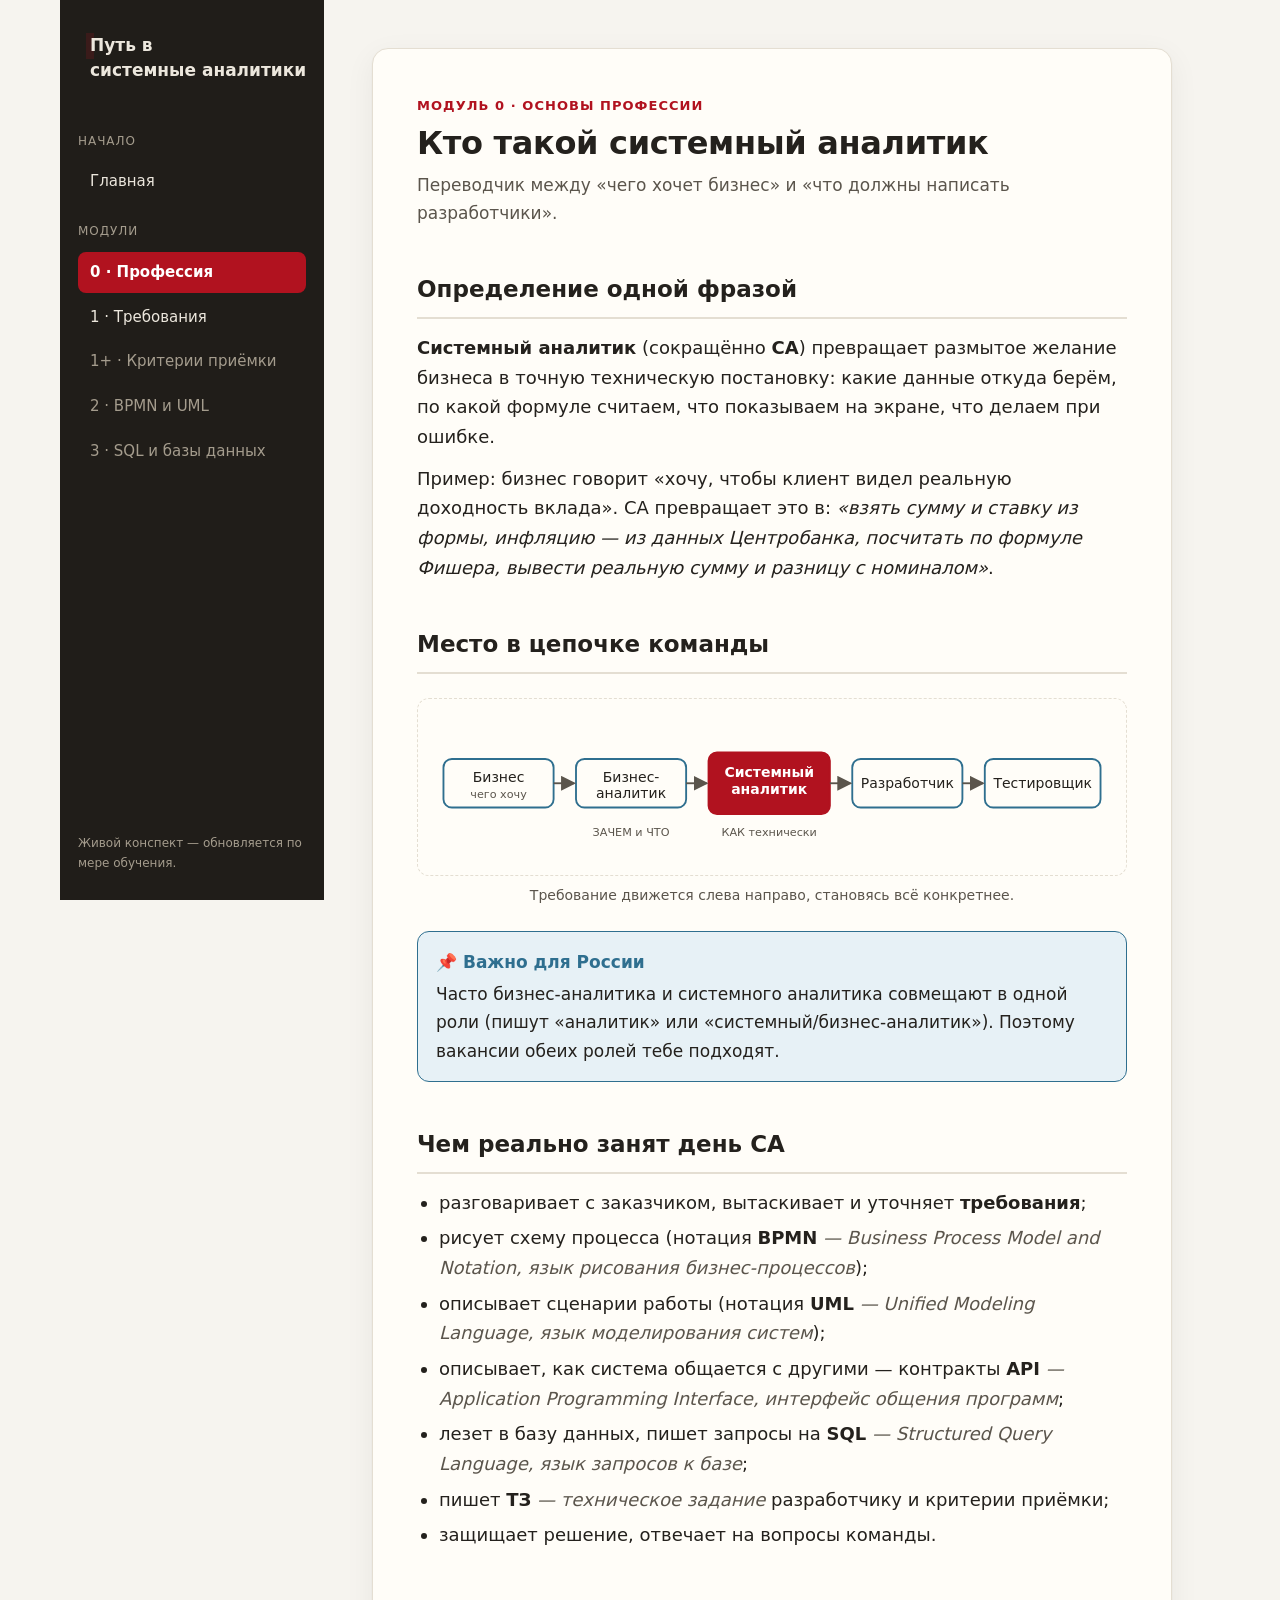
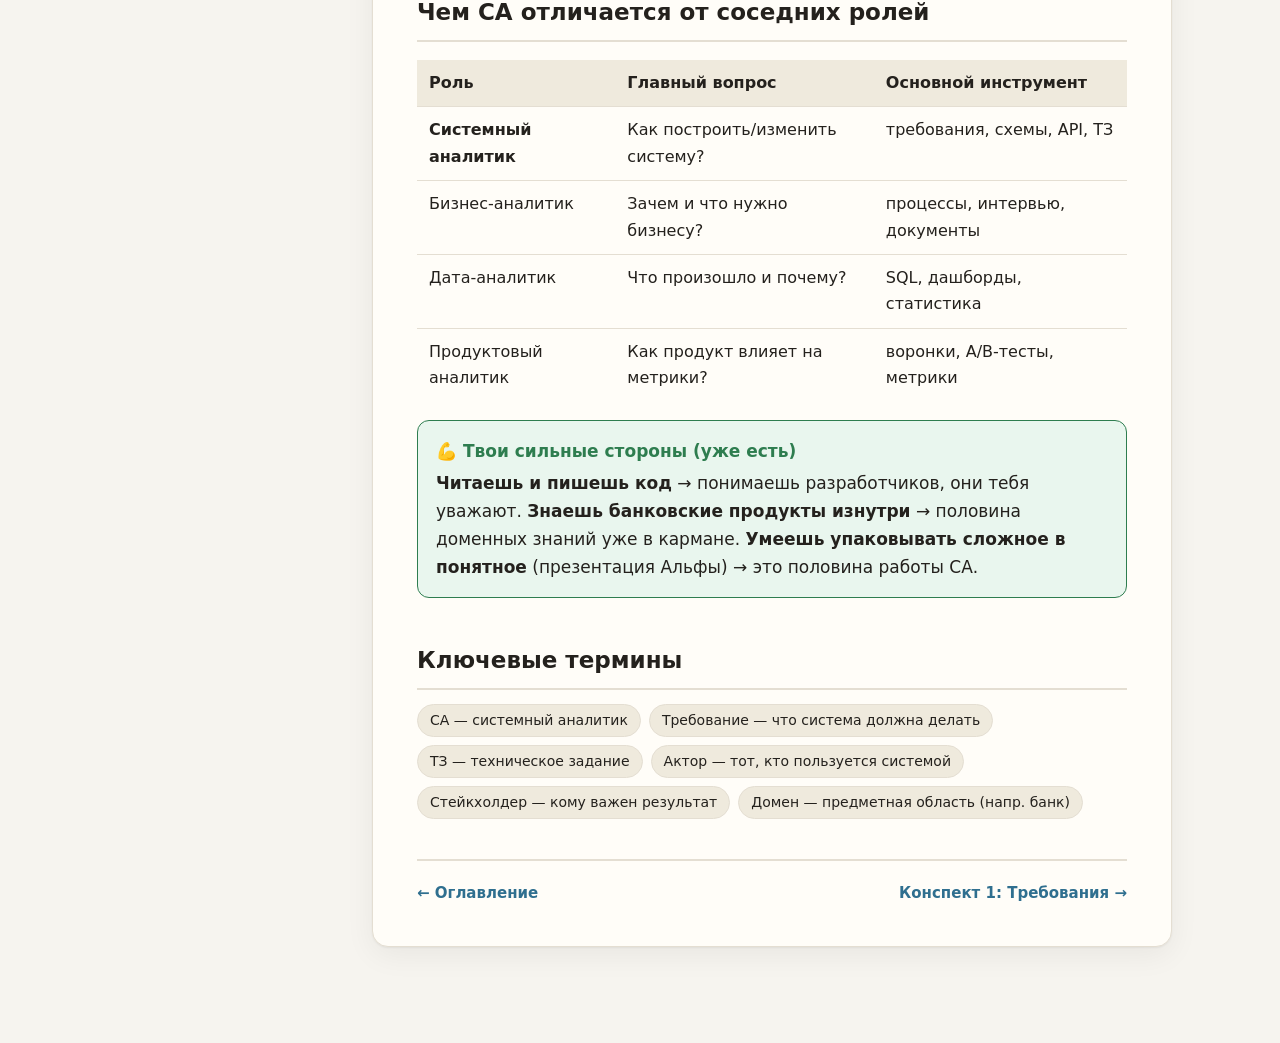
==== 00-professiya-sistemnyy-analitik.html @ 34e4a4e2 "Конспекты: модули 0-1 (профессия, требования)" ====
<!DOCTYPE html>
<html lang="ru">
<head>
<meta charset="UTF-8">
<meta name="viewport" content="width=device-width, initial-scale=1">
<title>Конспект 0 — Кто такой системный аналитик</title>
<link rel="stylesheet" href="styles.css">
</head>
<body>
<div class="layout">
  <aside class="sidebar">
    <a class="brand" href="index.html">
      <span class="brand-dot"></span>
      <span class="brand-name">Путь в системные&nbsp;аналитики</span>
    </a>
    <div class="nav-group">Начало</div>
    <a href="index.html">Главная</a>
    <div class="nav-group">Модули</div>
    <a href="00-professiya-sistemnyy-analitik.html" class="active">0 · Профессия</a>
    <a href="01-trebovaniya.html">1 · Требования</a>
    <span class="nav-todo">1+ · Критерии приёмки</span>
    <span class="nav-todo">2 · BPMN и UML</span>
    <span class="nav-todo">3 · SQL и базы данных</span>
    <div class="side-foot">Живой конспект — обновляется по мере обучения.</div>
  </aside>
  <main class="content">
<article class="paper">

  <span class="kicker">Модуль 0 · Основы профессии</span>
  <h1>Кто такой системный аналитик</h1>
  <p class="subtitle">Переводчик между «чего хочет бизнес» и «что должны написать разработчики».</p>

  <h2>Определение одной фразой</h2>
  <p>
    <strong>Системный аналитик</strong> (сокращённо <strong>СА</strong>) превращает размытое
    желание бизнеса в точную техническую постановку: какие данные откуда берём, по какой
    формуле считаем, что показываем на экране, что делаем при ошибке.
  </p>
  <p>
    Пример: бизнес говорит «хочу, чтобы клиент видел реальную доходность вклада». СА
    превращает это в: <em>«взять сумму и ставку из формы, инфляцию — из данных Центробанка,
    посчитать по формуле Фишера, вывести реальную сумму и разницу с номиналом»</em>.
  </p>

  <h2>Место в цепочке команды</h2>

  <figure>
    <div class="diagram">
      <svg viewBox="0 0 720 150" role="img" aria-label="Цепочка: Бизнес, Бизнес-аналитик, Системный аналитик, Разработчик, Тестировщик">
        <defs>
          <marker id="ah" markerWidth="9" markerHeight="9" refX="7" refY="4" orient="auto">
            <path class="svg-arrow-head" d="M0,0 L8,4 L0,8 Z"/>
          </marker>
        </defs>
        <!-- boxes -->
        <g>
          <rect class="svg-box" x="8"   y="45" width="118" height="52" rx="9"/>
          <text class="svg-label" x="67"  y="70" text-anchor="middle">Бизнес</text>
          <text class="svg-sub"   x="67"  y="87" text-anchor="middle">чего хочу</text>

          <rect class="svg-box" x="150" y="45" width="118" height="52" rx="9"/>
          <text class="svg-label" x="209" y="70" text-anchor="middle">Бизнес-</text>
          <text class="svg-label" x="209" y="87" text-anchor="middle">аналитик</text>

          <rect class="svg-box-hl" x="292" y="38" width="130" height="66" rx="9"/>
          <text class="svg-label-hl" x="357" y="64" text-anchor="middle">Системный</text>
          <text class="svg-label-hl" x="357" y="82" text-anchor="middle">аналитик</text>

          <rect class="svg-box" x="446" y="45" width="118" height="52" rx="9"/>
          <text class="svg-label" x="505" y="76" text-anchor="middle">Разработчик</text>

          <rect class="svg-box" x="588" y="45" width="124" height="52" rx="9"/>
          <text class="svg-label" x="650" y="76" text-anchor="middle">Тестировщик</text>
        </g>
        <!-- arrows -->
        <g>
          <line class="svg-arrow" x1="126" y1="71" x2="148" y2="71" marker-end="url(#ah)"/>
          <line class="svg-arrow" x1="268" y1="71" x2="290" y2="71" marker-end="url(#ah)"/>
          <line class="svg-arrow" x1="422" y1="71" x2="444" y2="71" marker-end="url(#ah)"/>
          <line class="svg-arrow" x1="564" y1="71" x2="586" y2="71" marker-end="url(#ah)"/>
        </g>
        <!-- labels under -->
        <text class="svg-sub" x="209" y="128" text-anchor="middle">ЗАЧЕМ и ЧТО</text>
        <text class="svg-sub" x="357" y="128" text-anchor="middle">КАК технически</text>
      </svg>
    </div>
    <figcaption>Требование движется слева направо, становясь всё конкретнее.</figcaption>
  </figure>

  <div class="box note">
    <span class="box-title">📌 Важно для России</span>
    Часто бизнес-аналитика и системного аналитика совмещают в одной роли (пишут
    «аналитик» или «системный/бизнес-аналитик»). Поэтому вакансии обеих ролей тебе подходят.
  </div>

  <h2>Чем реально занят день СА</h2>
  <ul>
    <li>разговаривает с заказчиком, вытаскивает и уточняет <strong>требования</strong>;</li>
    <li>рисует схему процесса (нотация <strong>BPMN</strong> <span class="tr">— Business Process Model and Notation, язык рисования бизнес-процессов</span>);</li>
    <li>описывает сценарии работы (нотация <strong>UML</strong> <span class="tr">— Unified Modeling Language, язык моделирования систем</span>);</li>
    <li>описывает, как система общается с другими — контракты <strong>API</strong> <span class="tr">— Application Programming Interface, интерфейс общения программ</span>;</li>
    <li>лезет в базу данных, пишет запросы на <strong>SQL</strong> <span class="tr">— Structured Query Language, язык запросов к базе</span>;</li>
    <li>пишет <strong>ТЗ</strong> <span class="tr">— техническое задание</span> разработчику и критерии приёмки;</li>
    <li>защищает решение, отвечает на вопросы команды.</li>
  </ul>

  <h2>Чем СА отличается от соседних ролей</h2>
  <div class="table-wrap">
  <table>
    <tr><th>Роль</th><th>Главный вопрос</th><th>Основной инструмент</th></tr>
    <tr><td><strong>Системный аналитик</strong></td><td>Как построить/изменить систему?</td><td>требования, схемы, API, ТЗ</td></tr>
    <tr><td>Бизнес-аналитик</td><td>Зачем и что нужно бизнесу?</td><td>процессы, интервью, документы</td></tr>
    <tr><td>Дата-аналитик</td><td>Что произошло и почему?</td><td>SQL, дашборды, статистика</td></tr>
    <tr><td>Продуктовый аналитик</td><td>Как продукт влияет на метрики?</td><td>воронки, A/B-тесты, метрики</td></tr>
  </table>
  </div>

  <div class="box good">
    <span class="box-title">💪 Твои сильные стороны (уже есть)</span>
    <strong>Читаешь и пишешь код</strong> → понимаешь разработчиков, они тебя уважают.
    <strong>Знаешь банковские продукты изнутри</strong> → половина доменных знаний уже в кармане.
    <strong>Умеешь упаковывать сложное в понятное</strong> (презентация Альфы) → это половина работы СА.
  </div>

  <h2>Ключевые термины</h2>
  <div class="chips">
    <span class="chip">СА — системный аналитик</span>
    <span class="chip">Требование — что система должна делать</span>
    <span class="chip">ТЗ — техническое задание</span>
    <span class="chip">Актор — тот, кто пользуется системой</span>
    <span class="chip">Стейкхолдер — кому важен результат</span>
    <span class="chip">Домен — предметная область (напр. банк)</span>
  </div>

  <div class="nav">
    <a href="index.html">← Оглавление</a>
    <a href="01-trebovaniya.html">Конспект 1: Требования →</a>
  </div>

</article>
  </main>
</div>
</body>
</html>
---- styles.css ----
/* ============================================================
   «Путь в системные аналитики» — единый справочник-конспект
   Тёплая «бумажная» светлая тема + аккуратная тёмная.
   ============================================================ */

:root {
  --bg:        #f6f4ef;
  --paper:     #fffdf8;
  --side:      #201d19;
  --side-ink:  #ece7dd;
  --side-soft: #a49c8d;
  --ink:       #24211d;
  --ink-soft:  #5b554c;
  --line:      #e4ded2;
  --accent:    #b1121f;   /* сдержанный «альфа-красный» акцент */
  --accent-2:  #2f6f8f;   /* спокойный синий для схем */
  --good:      #2e7d4f;   --good-bg: #e9f6ee;
  --bad:       #c0392b;   --bad-bg:  #fdecea;
  --rule:      #8a6d1d;   --rule-bg: #fbf3dd;
  --note:      #2f6f8f;   --note-bg: #e7f1f6;
  --chip-bg:   #efeadd;
  --shadow:    0 1px 2px rgba(0,0,0,.05), 0 8px 30px rgba(0,0,0,.06);
}

@media (prefers-color-scheme: dark) {
  :root {
    --bg:#16181c; --paper:#1e2126; --side:#101216; --side-ink:#e8e6e1; --side-soft:#8b8578;
    --ink:#e8e6e1; --ink-soft:#a7a29a; --line:#33373e; --accent:#ff6b74; --accent-2:#79b8d4;
    --good:#6cc294; --good-bg:#172a20; --bad:#ef8a80; --bad-bg:#2c1c1a;
    --rule:#e4c66a; --rule-bg:#2a2618; --note:#8fc7e0; --note-bg:#16252c; --chip-bg:#2a2e35;
    --shadow:0 1px 2px rgba(0,0,0,.3), 0 10px 30px rgba(0,0,0,.35);
  }
}

* { box-sizing: border-box; }
html { -webkit-text-size-adjust: 100%; }
body {
  margin: 0; background: var(--bg); color: var(--ink);
  font-family: "Segoe UI", system-ui, -apple-system, Roboto, sans-serif;
  font-size: 18px; line-height: 1.65;
}

/* ---------- Каркас: боковое меню + контент ---------- */
.layout { display: flex; align-items: flex-start; max-width: 1160px; margin: 0 auto; }

.sidebar {
  position: sticky; top: 0; align-self: flex-start;
  width: 264px; flex-shrink: 0; height: 100vh; overflow-y: auto;
  background: var(--side); color: var(--side-ink);
  padding: 26px 18px; display: flex; flex-direction: column; gap: 4px;
}
.brand { display: flex; align-items: center; gap: 10px; text-decoration: none; color: var(--side-ink); margin-bottom: 20px; }
.brand-dot { width: 12px; height: 12px; border-radius: 50%; background: var(--accent); flex-shrink: 0; box-shadow: 0 0 0 4px rgba(177,18,31,.18); }
.brand-name { font-weight: 800; font-size: 17px; line-height: 1.25; }
.nav-group { color: var(--side-soft); font-size: 12px; letter-spacing: .08em; text-transform: uppercase; margin: 16px 0 6px; }
.sidebar a { display: block; text-decoration: none; color: var(--side-ink); padding: 8px 12px; border-radius: 8px; font-size: 15px; }
.sidebar a:hover { background: rgba(255,255,255,.07); }
.sidebar a.active { background: var(--accent); color: #fff; font-weight: 600; }
.nav-todo { display: block; color: var(--side-soft); padding: 8px 12px; font-size: 15px; }
.side-foot { margin-top: auto; padding-top: 20px; color: var(--side-soft); font-size: 12px; }

.content { flex: 1; min-width: 0; padding: 48px 24px 96px; }
.paper {
  background: var(--paper); border: 1px solid var(--line); border-radius: 16px;
  padding: 40px 44px; box-shadow: var(--shadow); max-width: 800px; margin: 0 auto;
}

@media (max-width: 860px) {
  .layout { flex-direction: column; }
  .sidebar { position: static; width: 100%; height: auto; flex-direction: row; flex-wrap: wrap; align-items: center; gap: 6px; padding: 14px 16px; }
  .brand { margin-bottom: 0; margin-right: 12px; }
  .nav-group, .side-foot { display: none; }
  .sidebar a, .nav-todo { padding: 6px 10px; font-size: 14px; }
  .content { padding: 28px 16px 72px; }
  .paper { padding: 28px 22px; }
}

/* ---------- Шапка конспекта ---------- */
.kicker { display: inline-block; font-size: 13px; letter-spacing: .08em; text-transform: uppercase; color: var(--accent); font-weight: 700; margin-bottom: 8px; }
h1 { font-size: 32px; line-height: 1.2; margin: 0 0 8px; letter-spacing: -.01em; }
.subtitle { color: var(--ink-soft); font-size: 17px; margin: 0 0 8px; }
h2 { font-size: 23px; margin: 44px 0 14px; padding-bottom: 8px; border-bottom: 2px solid var(--line); }
h3 { font-size: 19px; margin: 28px 0 8px; }
p { margin: 12px 0; }
strong { color: var(--ink); }
a { color: var(--accent); }
ul, ol { margin: 12px 0; padding-left: 22px; }
li { margin: 6px 0; }
.tr { color: var(--ink-soft); font-style: italic; }

/* ---------- Плашки-callout ---------- */
.box { border-radius: 12px; padding: 16px 18px; margin: 18px 0; border: 1px solid var(--line); font-size: 17px; }
.box .box-title { font-weight: 700; display: block; margin-bottom: 4px; }
.box.rule { background: var(--rule-bg); border-color: var(--rule); } .box.rule .box-title { color: var(--rule); }
.box.good { background: var(--good-bg); border-color: var(--good); } .box.good .box-title { color: var(--good); }
.box.bad  { background: var(--bad-bg);  border-color: var(--bad);  } .box.bad  .box-title { color: var(--bad); }
.box.note { background: var(--note-bg); border-color: var(--note); } .box.note .box-title { color: var(--note); }

/* ---------- Таблицы ---------- */
.table-wrap { overflow-x: auto; margin: 18px 0; }
table { border-collapse: collapse; width: 100%; font-size: 16px; }
th, td { text-align: left; padding: 10px 12px; border-bottom: 1px solid var(--line); vertical-align: top; }
th { background: var(--chip-bg); font-weight: 700; }
tr:last-child td { border-bottom: none; }
.yes { color: var(--good); font-weight: 700; }
.no  { color: var(--bad);  font-weight: 700; }

/* ---------- Чипы ---------- */
.chips { display: flex; flex-wrap: wrap; gap: 8px; margin: 14px 0; }
.chip { background: var(--chip-bg); border: 1px solid var(--line); border-radius: 999px; padding: 4px 12px; font-size: 14px; }

/* ---------- Диаграммы ---------- */
figure { margin: 24px 0; }
.diagram { background: var(--paper); border: 1px dashed var(--line); border-radius: 12px; padding: 18px; overflow-x: auto; }
.diagram svg { display: block; margin: 0 auto; max-width: 100%; height: auto; }
figcaption { text-align: center; color: var(--ink-soft); font-size: 14px; margin-top: 8px; }
.svg-box { fill: var(--paper); stroke: var(--accent-2); stroke-width: 2; }
.svg-box-hl { fill: var(--accent); stroke: var(--accent); stroke-width: 2; }
.svg-label { fill: var(--ink); font-family: "Segoe UI", system-ui, sans-serif; font-size: 15px; }
.svg-label-hl { fill: #fff; font-family: "Segoe UI", system-ui, sans-serif; font-size: 15px; font-weight: 700; }
.svg-sub { fill: var(--ink-soft); font-family: "Segoe UI", system-ui, sans-serif; font-size: 12px; }
.svg-arrow { stroke: var(--ink-soft); stroke-width: 2; fill: none; }
.svg-arrow-head { fill: var(--ink-soft); }
.svg-dashed { stroke: var(--accent-2); stroke-width: 2; fill: none; stroke-dasharray: 5 4; }

/* ---------- Навигация низа ---------- */
.nav { display: flex; justify-content: space-between; gap: 12px; margin-top: 40px; padding-top: 20px; border-top: 2px solid var(--line); font-size: 15px; }
.nav a { text-decoration: none; color: var(--accent-2); font-weight: 600; }

/* ---------- Главная: карточки модулей ---------- */
.hero { background: linear-gradient(135deg, var(--accent), #7d0d16); color: #fff; border-radius: 16px; padding: 34px 36px; margin-bottom: 8px; }
.hero .kicker { color: rgba(255,255,255,.85); }
.hero h1 { color: #fff; }
.hero .subtitle { color: rgba(255,255,255,.9); }
.progress-line { height: 8px; background: rgba(255,255,255,.25); border-radius: 999px; overflow: hidden; margin-top: 18px; }
.progress-line > span { display: block; height: 100%; background: #fff; }
.toc-item { display: block; text-decoration: none; color: inherit; background: var(--paper); border: 1px solid var(--line); border-radius: 12px; padding: 18px 20px; margin: 12px 0; transition: transform .1s ease, box-shadow .1s ease; }
a.toc-item:hover { transform: translateY(-2px); box-shadow: var(--shadow); }
.toc-num { color: var(--accent); font-weight: 800; font-size: 15px; }
.toc-title { font-size: 20px; font-weight: 700; margin: 2px 0 4px; }
.toc-desc { color: var(--ink-soft); font-size: 15px; }
.toc-item.todo { opacity: .6; }
.status { font-size: 13px; padding: 2px 10px; border-radius: 999px; background: var(--chip-bg); }
.status.done { color: var(--good); }
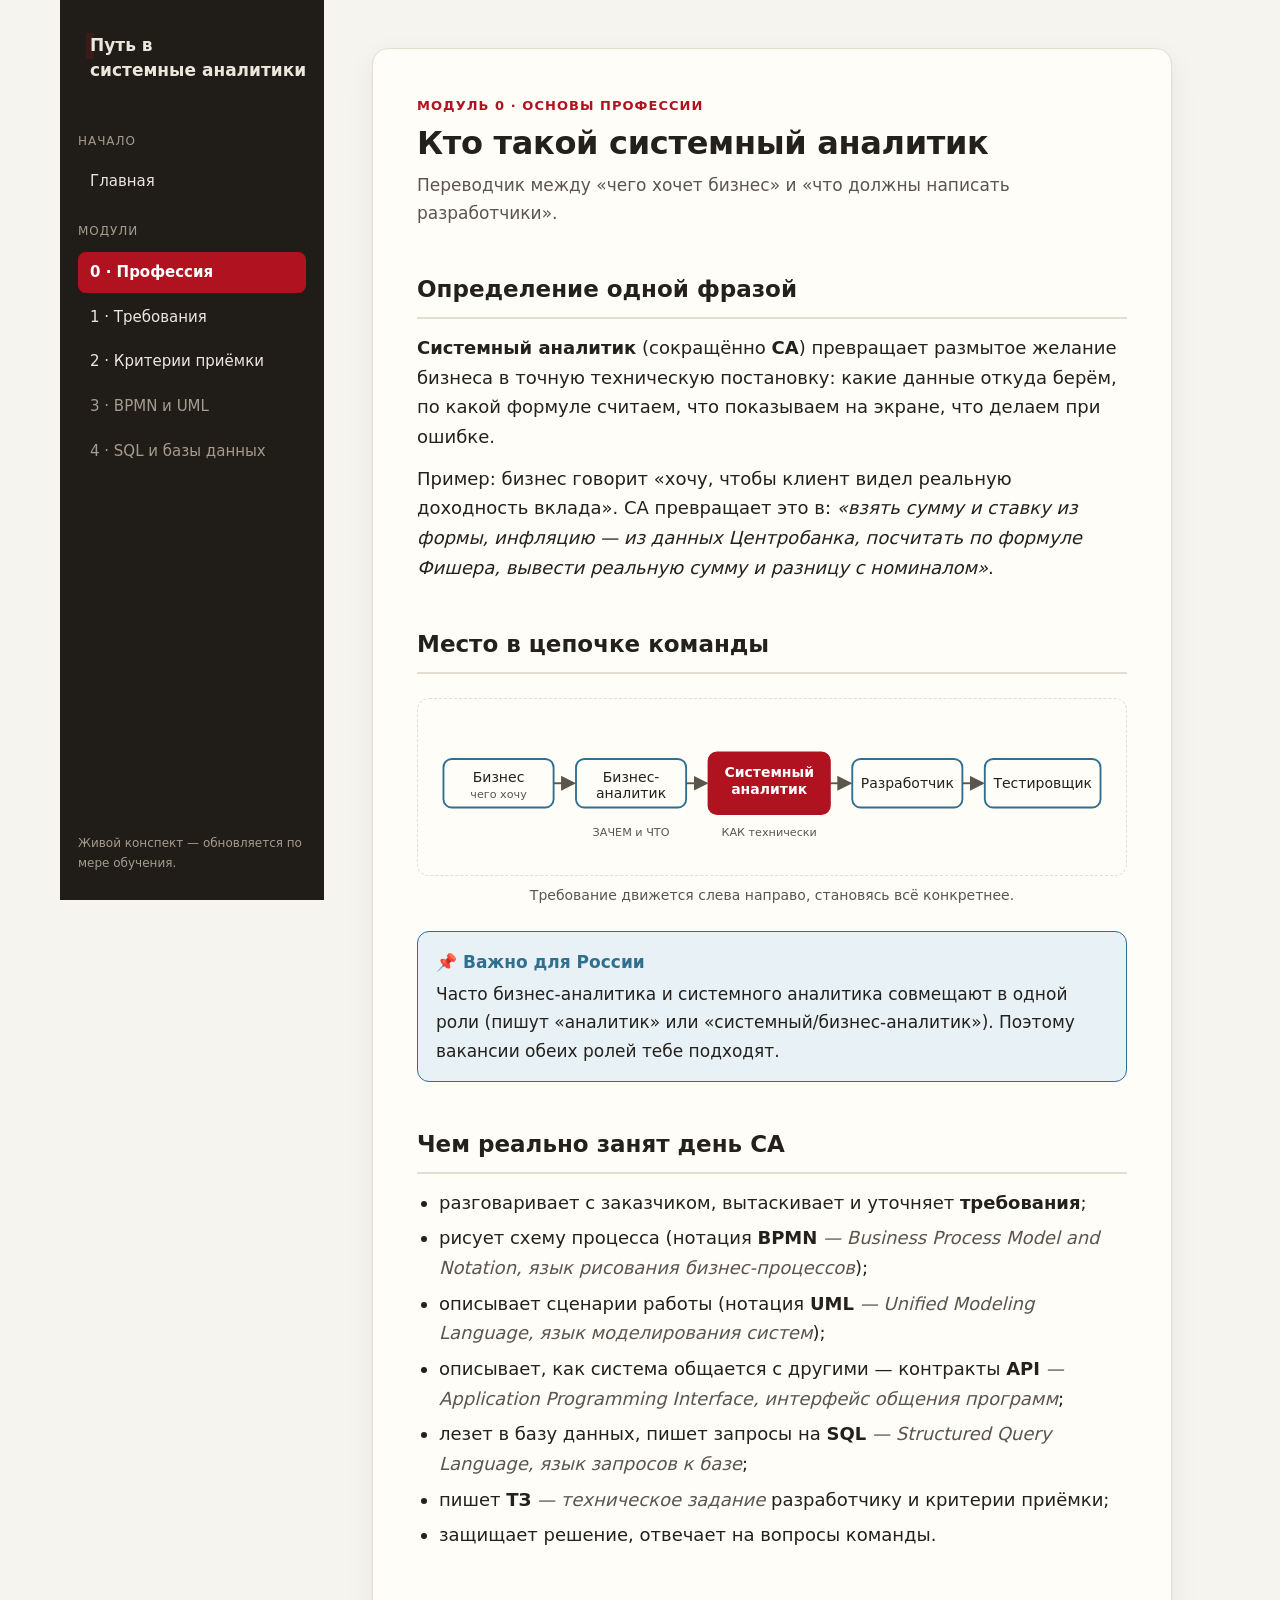
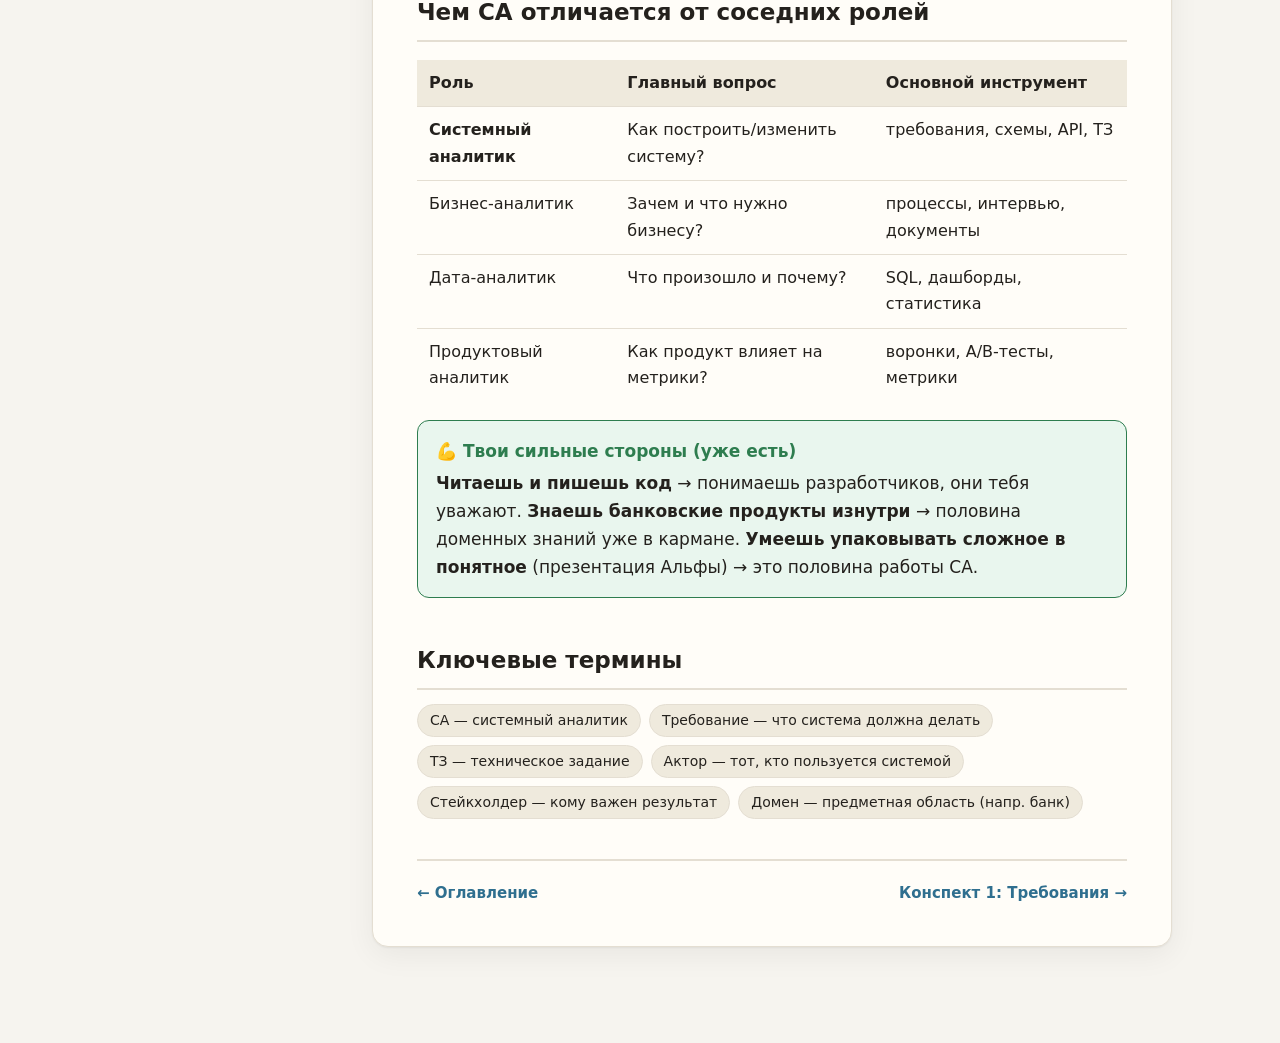
==== commit 37d82aaa: "Конспект 2: критерии приёмки (Дано/Когда/Тогда)" ====
--- a/00-professiya-sistemnyy-analitik.html
+++ b/00-professiya-sistemnyy-analitik.html
@@ -18,9 +18,9 @@
     <div class="nav-group">Модули</div>
     <a href="00-professiya-sistemnyy-analitik.html" class="active">0 · Профессия</a>
     <a href="01-trebovaniya.html">1 · Требования</a>
-    <span class="nav-todo">1+ · Критерии приёмки</span>
-    <span class="nav-todo">2 · BPMN и UML</span>
-    <span class="nav-todo">3 · SQL и базы данных</span>
+    <a href="02-kriterii-priemki.html">2 · Критерии приёмки</a>
+    <span class="nav-todo">3 · BPMN и UML</span>
+    <span class="nav-todo">4 · SQL и базы данных</span>
     <div class="side-foot">Живой конспект — обновляется по мере обучения.</div>
   </aside>
   <main class="content">
--- a/styles.css
+++ b/styles.css
@@ -123,6 +123,14 @@
 .svg-arrow-head { fill: var(--ink-soft); }
 .svg-dashed { stroke: var(--accent-2); stroke-width: 2; fill: none; stroke-dasharray: 5 4; }
 
+/* ---------- Блок сценария (Дано/Когда/Тогда) ---------- */
+.scenario {
+  background: var(--chip-bg); border: 1px solid var(--line); border-left: 4px solid var(--accent-2);
+  border-radius: 8px; padding: 14px 16px; margin: 14px 0; font-size: 16px; line-height: 1.55;
+}
+.scenario .s-name { font-weight: 700; color: var(--ink); margin-bottom: 8px; }
+.scenario b { color: var(--accent-2); display: inline-block; min-width: 62px; }
+
 /* ---------- Навигация низа ---------- */
 .nav { display: flex; justify-content: space-between; gap: 12px; margin-top: 40px; padding-top: 20px; border-top: 2px solid var(--line); font-size: 15px; }
 .nav a { text-decoration: none; color: var(--accent-2); font-weight: 600; }
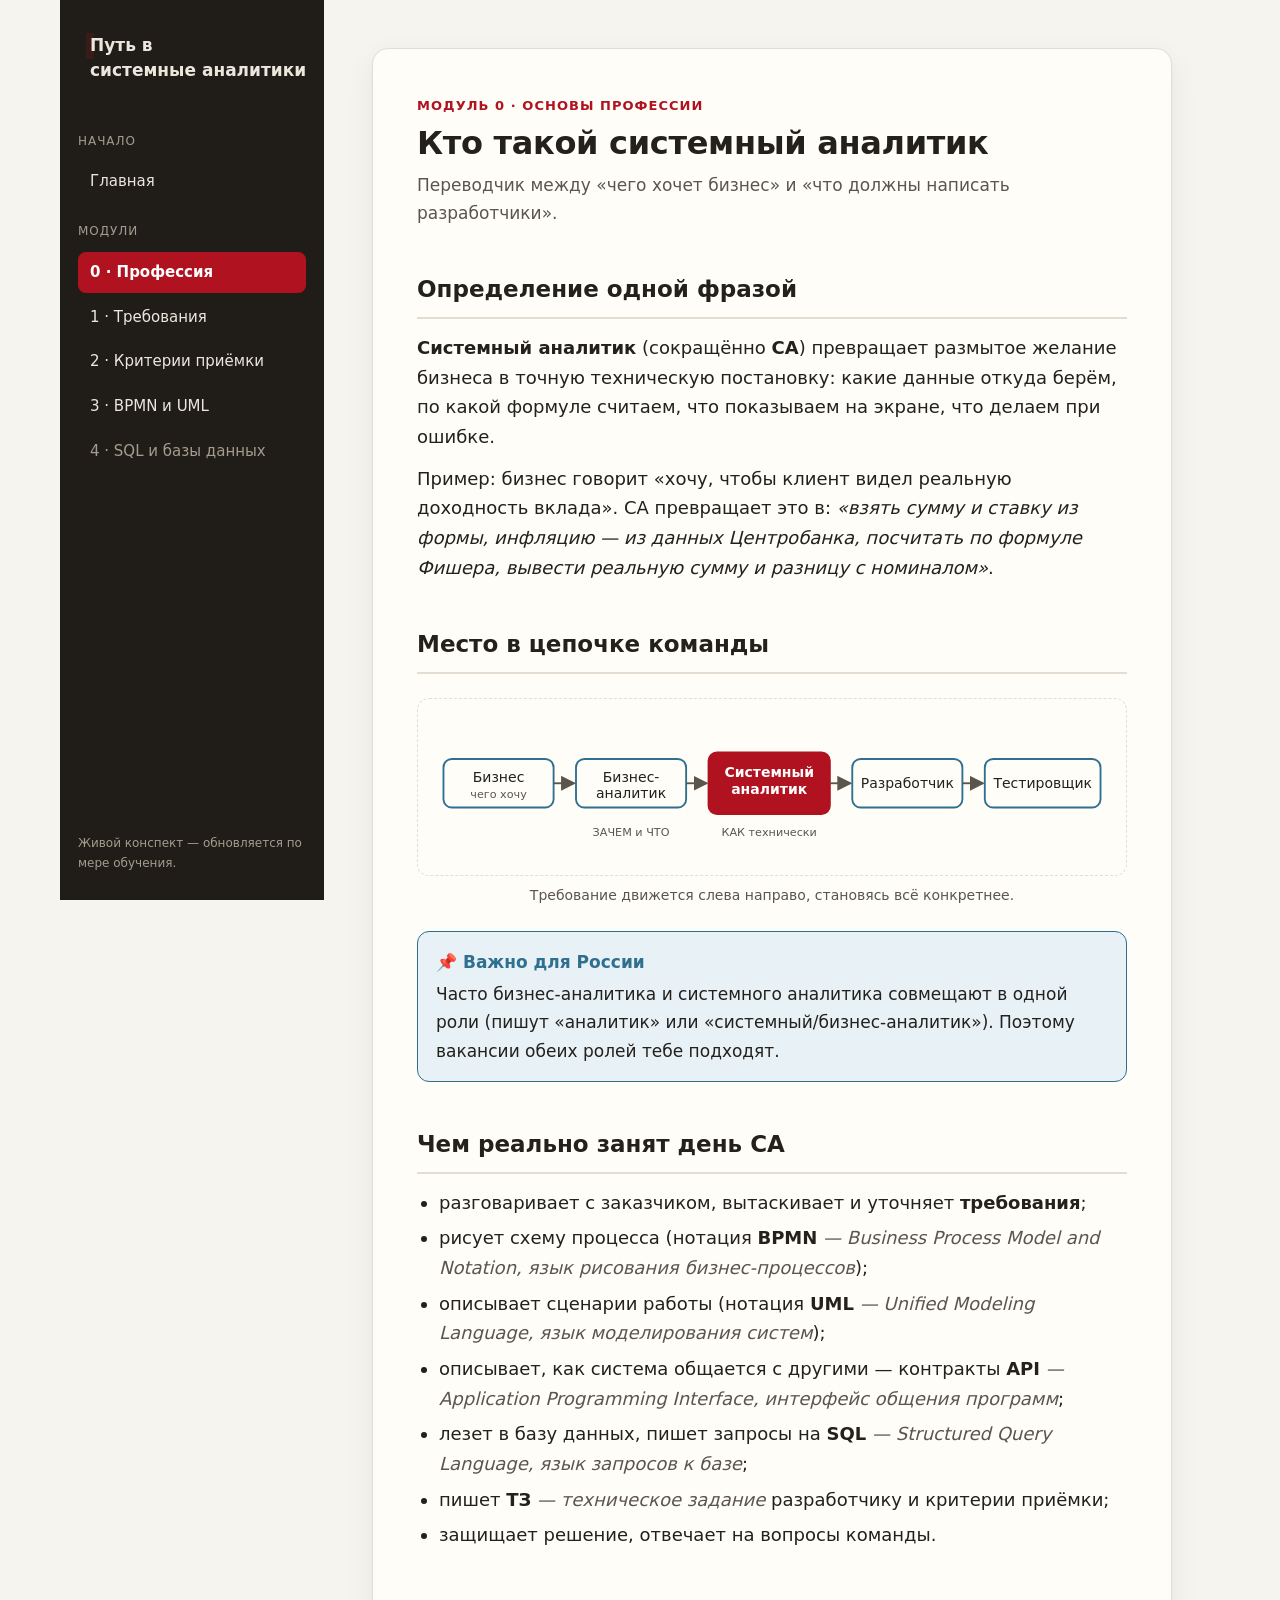
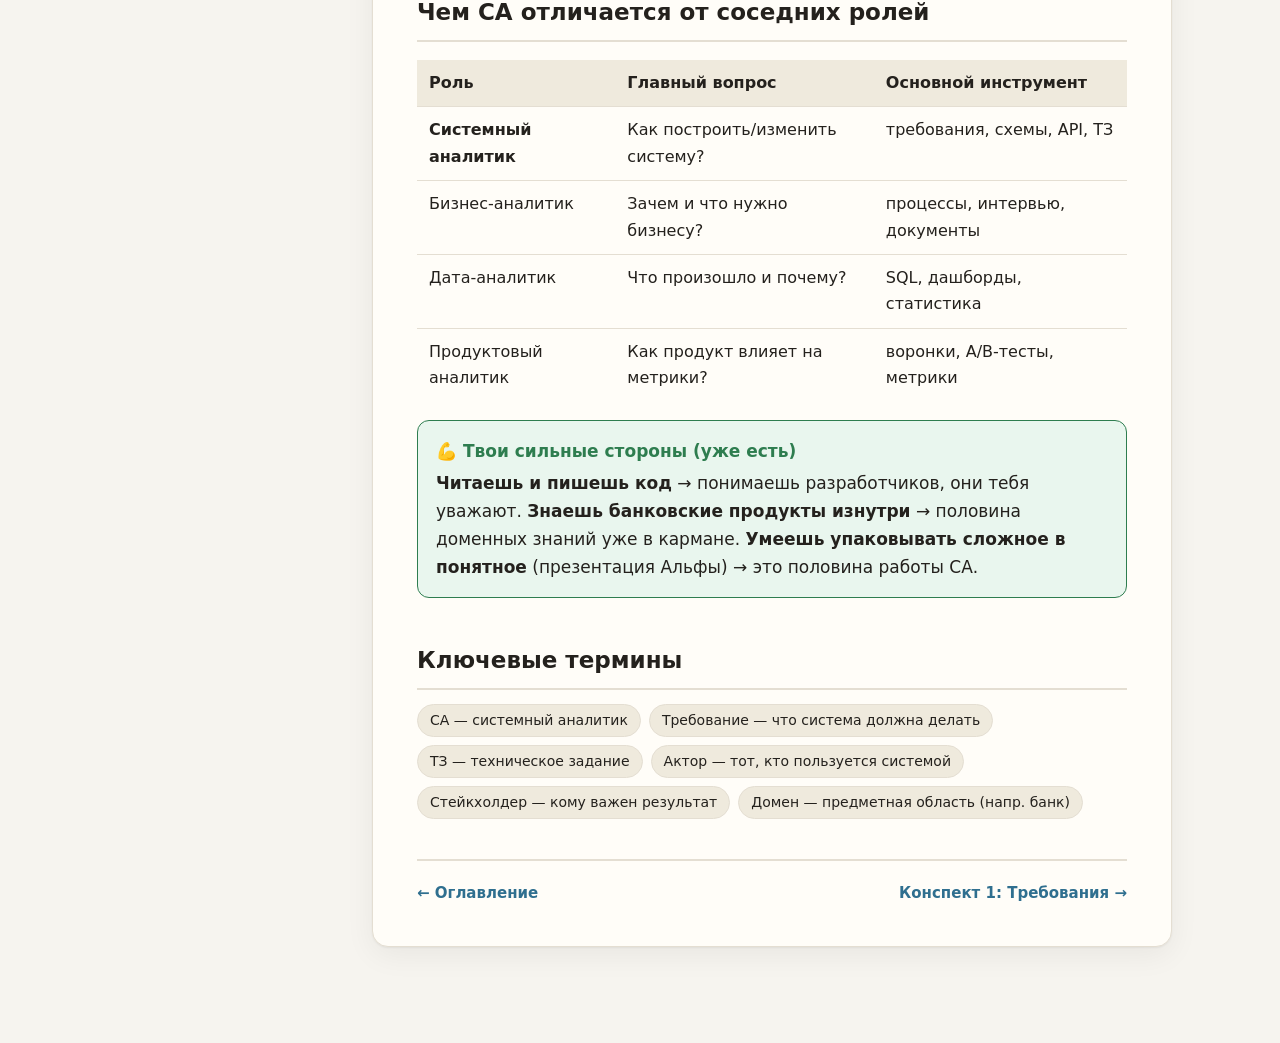
==== commit da836de9: "Конспект 3: BPMN и UML (use case, sequence) со схемами" ====
--- a/00-professiya-sistemnyy-analitik.html
+++ b/00-professiya-sistemnyy-analitik.html
@@ -19,7 +19,7 @@
     <a href="00-professiya-sistemnyy-analitik.html" class="active">0 · Профессия</a>
     <a href="01-trebovaniya.html">1 · Требования</a>
     <a href="02-kriterii-priemki.html">2 · Критерии приёмки</a>
-    <span class="nav-todo">3 · BPMN и UML</span>
+    <a href="03-bpmn-uml.html">3 · BPMN и UML</a>
     <span class="nav-todo">4 · SQL и базы данных</span>
     <div class="side-foot">Живой конспект — обновляется по мере обучения.</div>
   </aside>
--- a/styles.css
+++ b/styles.css
@@ -122,6 +122,12 @@
 .svg-arrow { stroke: var(--ink-soft); stroke-width: 2; fill: none; }
 .svg-arrow-head { fill: var(--ink-soft); }
 .svg-dashed { stroke: var(--accent-2); stroke-width: 2; fill: none; stroke-dasharray: 5 4; }
+.svg-mgr { fill: var(--accent-2); stroke: var(--accent-2); stroke-width: 2; }
+.svg-sys { fill: var(--accent); stroke: var(--accent); stroke-width: 2; }
+.svg-ellipse { fill: var(--paper); stroke: var(--accent-2); stroke-width: 2; }
+.svg-line { stroke: var(--ink-soft); stroke-width: 1.6; fill: none; }
+.svg-life { stroke: var(--ink-soft); stroke-width: 1.4; fill: none; stroke-dasharray: 4 4; }
+.svg-legend { fill: var(--ink-soft); font-family: "Segoe UI", system-ui, sans-serif; font-size: 13px; }
 
 /* ---------- Блок сценария (Дано/Когда/Тогда) ---------- */
 .scenario {
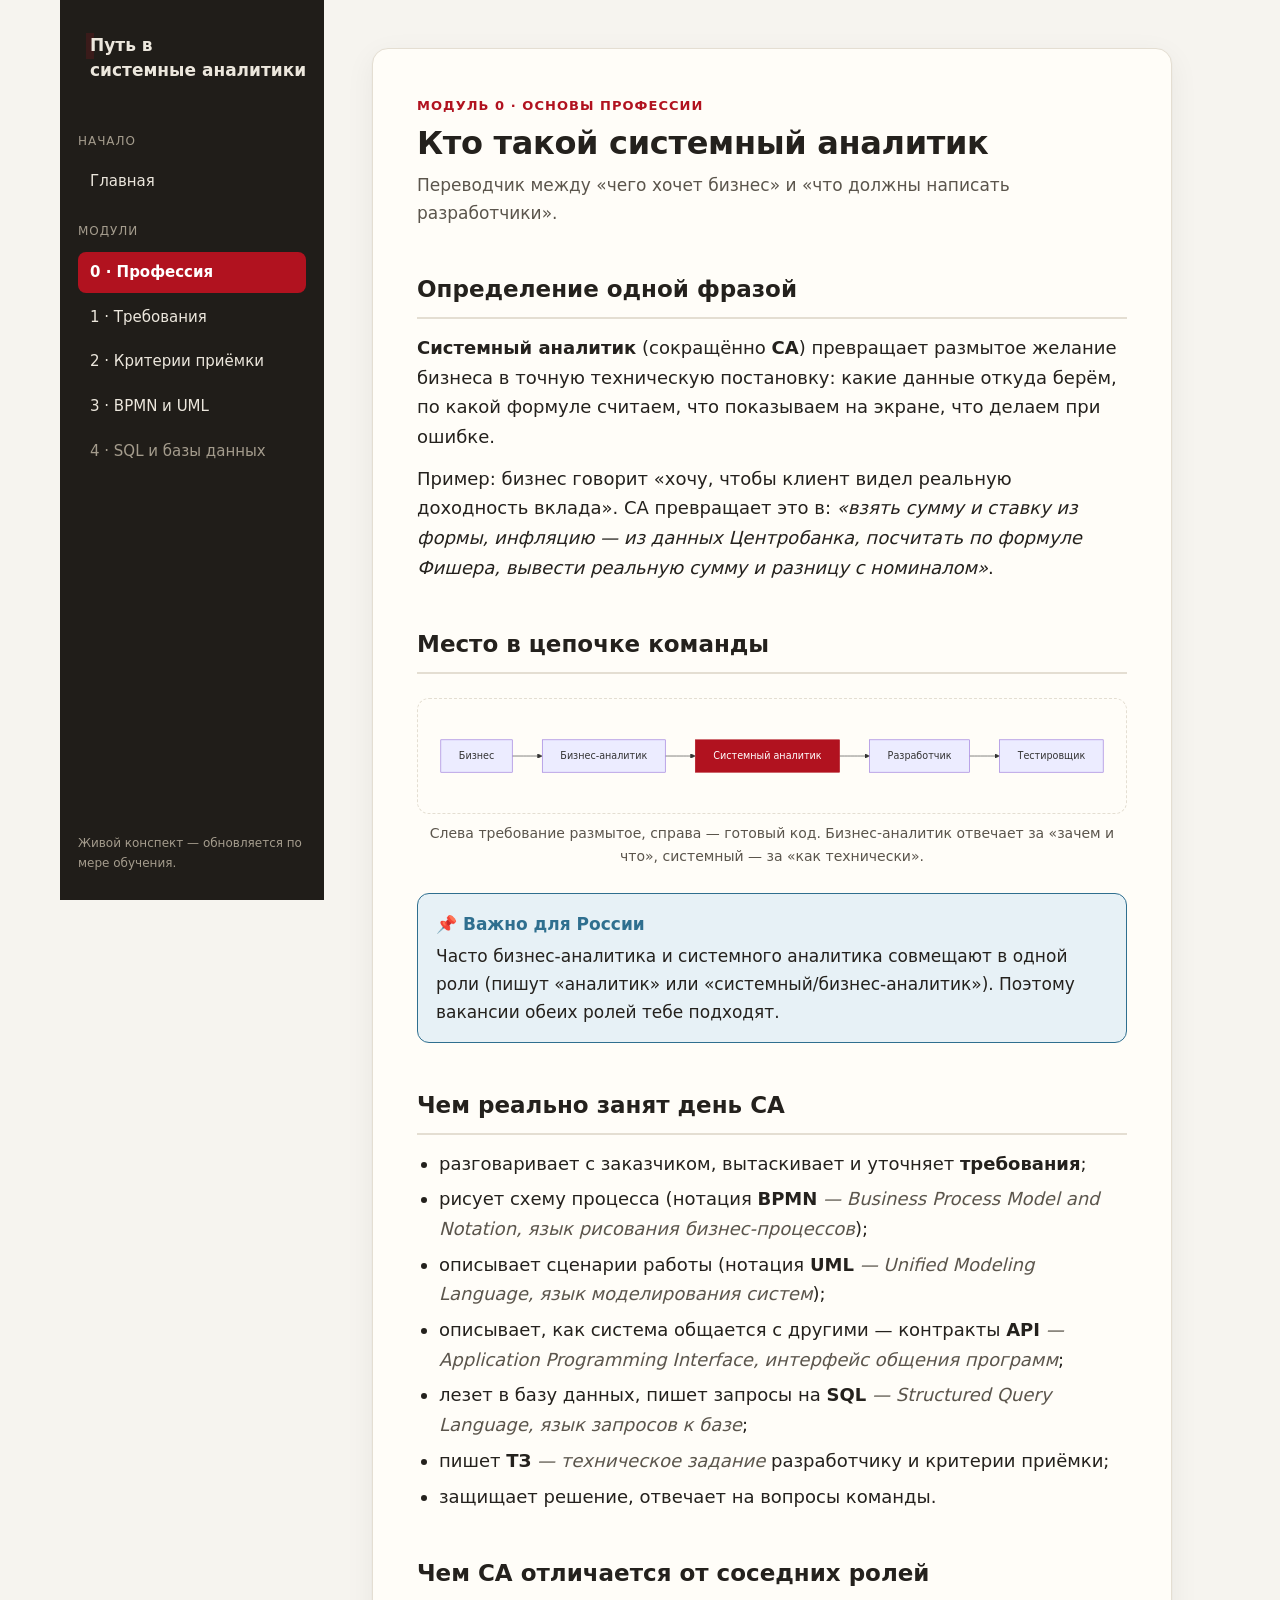
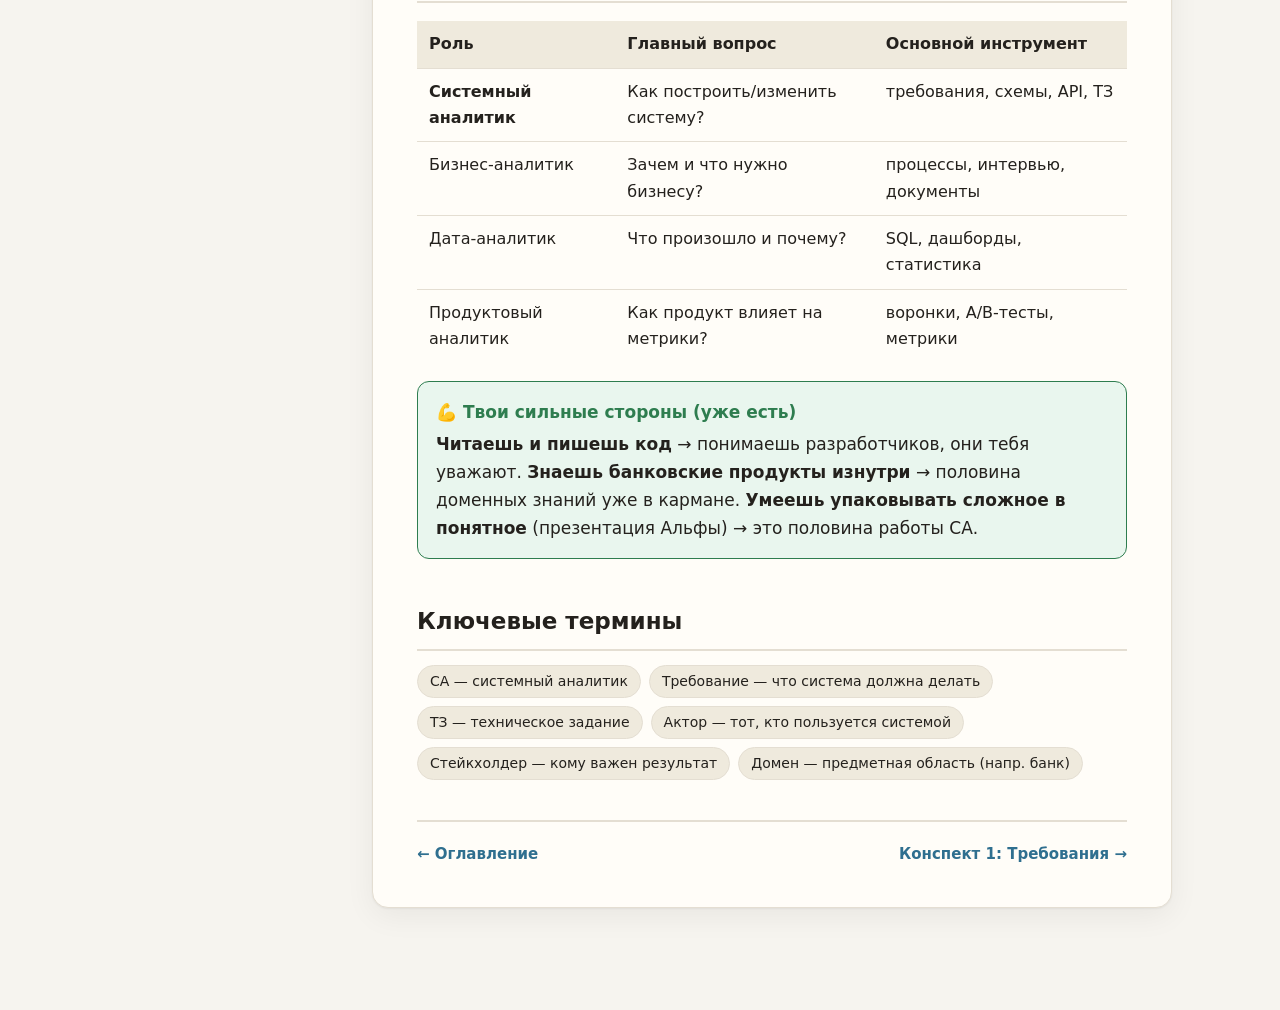
==== commit 0d35ac3a: "Схемы на Mermaid (авто-раскладка), иконка страниц" ====
--- a/00-professiya-sistemnyy-analitik.html
+++ b/00-professiya-sistemnyy-analitik.html
@@ -4,6 +4,7 @@
 <meta charset="UTF-8">
 <meta name="viewport" content="width=device-width, initial-scale=1">
 <title>Конспект 0 — Кто такой системный аналитик</title>
+<link rel="icon" href="data:image/svg+xml,<svg xmlns='http://www.w3.org/2000/svg' viewBox='0 0 16 16'><text y='14' font-size='14'>&#128202;</text></svg>">
 <link rel="stylesheet" href="styles.css">
 </head>
 <body>
@@ -46,45 +47,16 @@
 
   <figure>
     <div class="diagram">
-      <svg viewBox="0 0 720 150" role="img" aria-label="Цепочка: Бизнес, Бизнес-аналитик, Системный аналитик, Разработчик, Тестировщик">
-        <defs>
-          <marker id="ah" markerWidth="9" markerHeight="9" refX="7" refY="4" orient="auto">
-            <path class="svg-arrow-head" d="M0,0 L8,4 L0,8 Z"/>
-          </marker>
-        </defs>
-        <!-- boxes -->
-        <g>
-          <rect class="svg-box" x="8"   y="45" width="118" height="52" rx="9"/>
-          <text class="svg-label" x="67"  y="70" text-anchor="middle">Бизнес</text>
-          <text class="svg-sub"   x="67"  y="87" text-anchor="middle">чего хочу</text>
-
-          <rect class="svg-box" x="150" y="45" width="118" height="52" rx="9"/>
-          <text class="svg-label" x="209" y="70" text-anchor="middle">Бизнес-</text>
-          <text class="svg-label" x="209" y="87" text-anchor="middle">аналитик</text>
-
-          <rect class="svg-box-hl" x="292" y="38" width="130" height="66" rx="9"/>
-          <text class="svg-label-hl" x="357" y="64" text-anchor="middle">Системный</text>
-          <text class="svg-label-hl" x="357" y="82" text-anchor="middle">аналитик</text>
-
-          <rect class="svg-box" x="446" y="45" width="118" height="52" rx="9"/>
-          <text class="svg-label" x="505" y="76" text-anchor="middle">Разработчик</text>
-
-          <rect class="svg-box" x="588" y="45" width="124" height="52" rx="9"/>
-          <text class="svg-label" x="650" y="76" text-anchor="middle">Тестировщик</text>
-        </g>
-        <!-- arrows -->
-        <g>
-          <line class="svg-arrow" x1="126" y1="71" x2="148" y2="71" marker-end="url(#ah)"/>
-          <line class="svg-arrow" x1="268" y1="71" x2="290" y2="71" marker-end="url(#ah)"/>
-          <line class="svg-arrow" x1="422" y1="71" x2="444" y2="71" marker-end="url(#ah)"/>
-          <line class="svg-arrow" x1="564" y1="71" x2="586" y2="71" marker-end="url(#ah)"/>
-        </g>
-        <!-- labels under -->
-        <text class="svg-sub" x="209" y="128" text-anchor="middle">ЗАЧЕМ и ЧТО</text>
-        <text class="svg-sub" x="357" y="128" text-anchor="middle">КАК технически</text>
-      </svg>
+<pre class="mermaid">
+flowchart LR
+  B["Бизнес"] --> BA["Бизнес-аналитик"]
+  BA --> SA["Системный аналитик"]:::hl
+  SA --> D["Разработчик"]
+  D --> T["Тестировщик"]
+  classDef hl fill:#b1121f,stroke:#b1121f,color:#fff;
+</pre>
     </div>
-    <figcaption>Требование движется слева направо, становясь всё конкретнее.</figcaption>
+    <figcaption>Слева требование размытое, справа — готовый код. Бизнес-аналитик отвечает за «зачем и что», системный — за «как технически».</figcaption>
   </figure>
 
   <div class="box note">
@@ -140,5 +112,11 @@
 </article>
   </main>
 </div>
+
+<script src="assets/mermaid.min.js"></script>
+<script>
+  var dark = window.matchMedia && window.matchMedia('(prefers-color-scheme: dark)').matches;
+  mermaid.initialize({ startOnLoad: true, theme: dark ? 'dark' : 'default', securityLevel: 'loose', fontFamily: 'Segoe UI, system-ui, sans-serif' });
+</script>
 </body>
 </html>
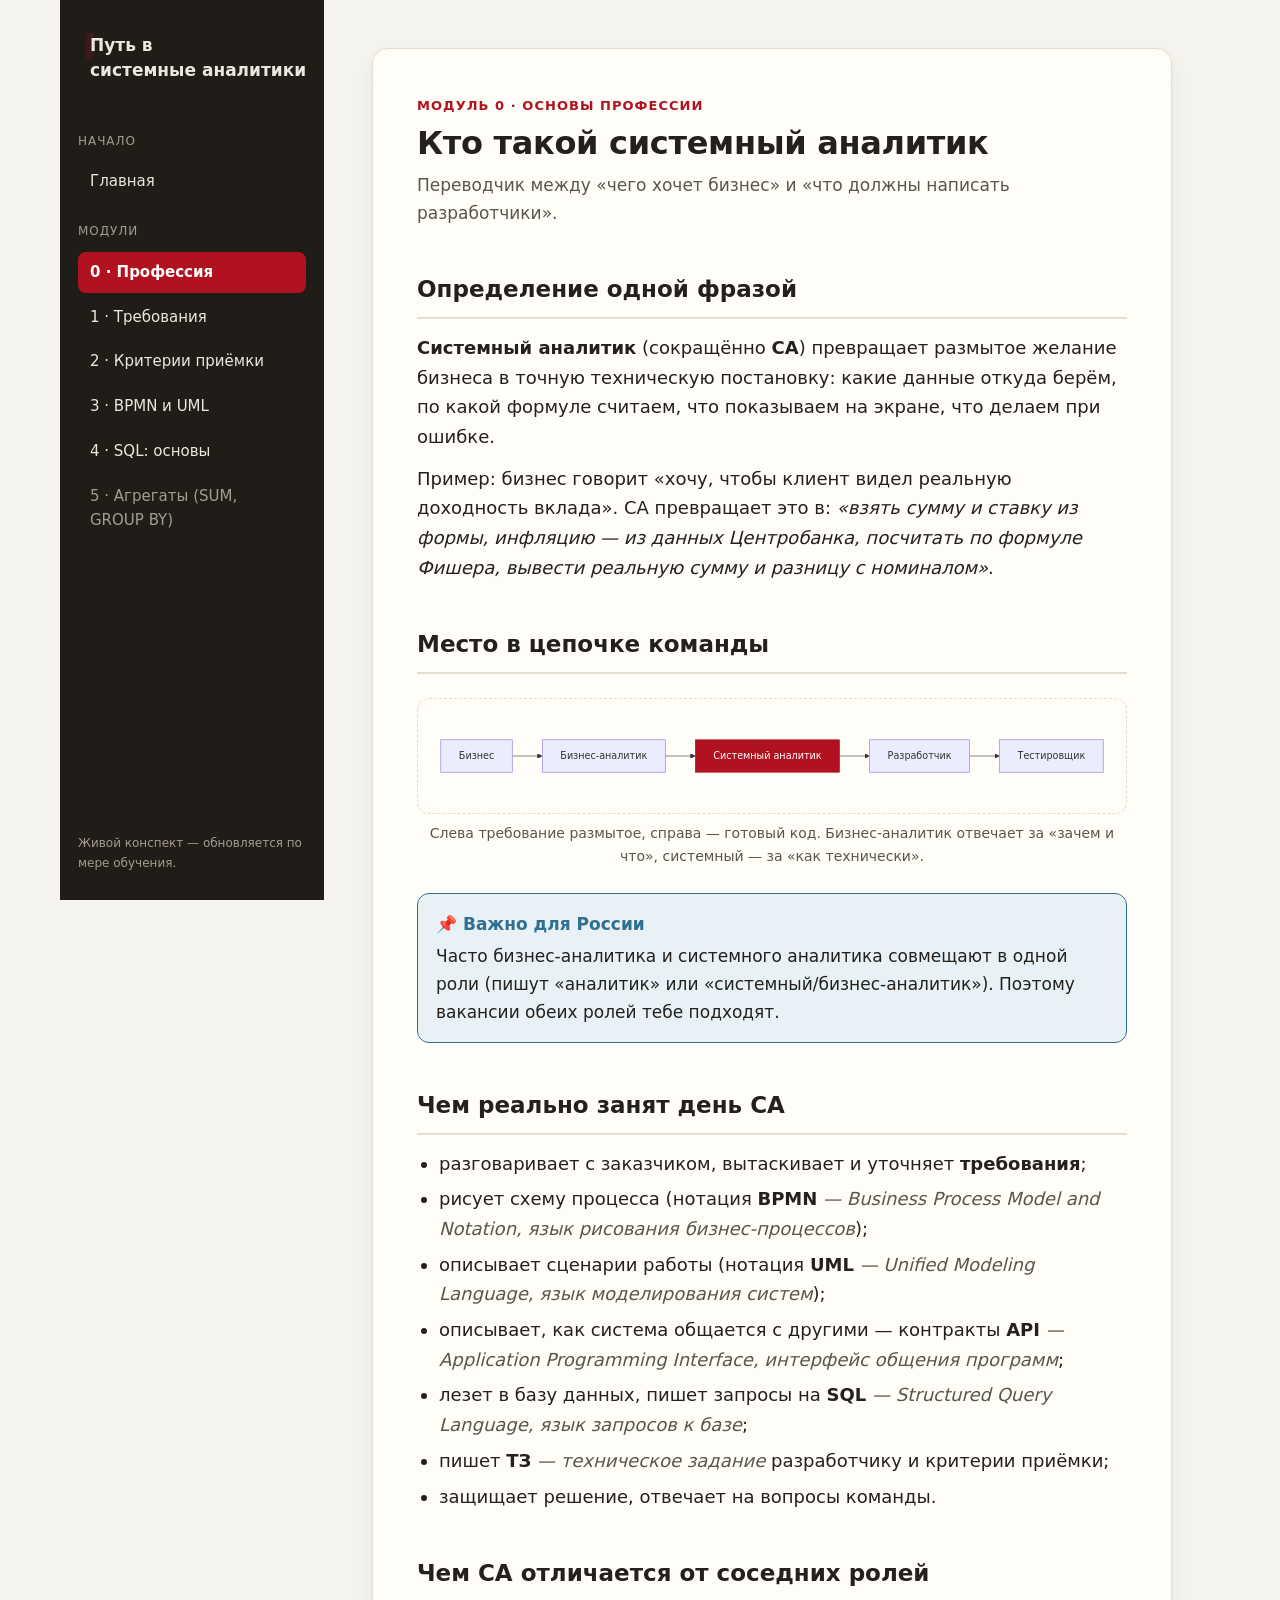
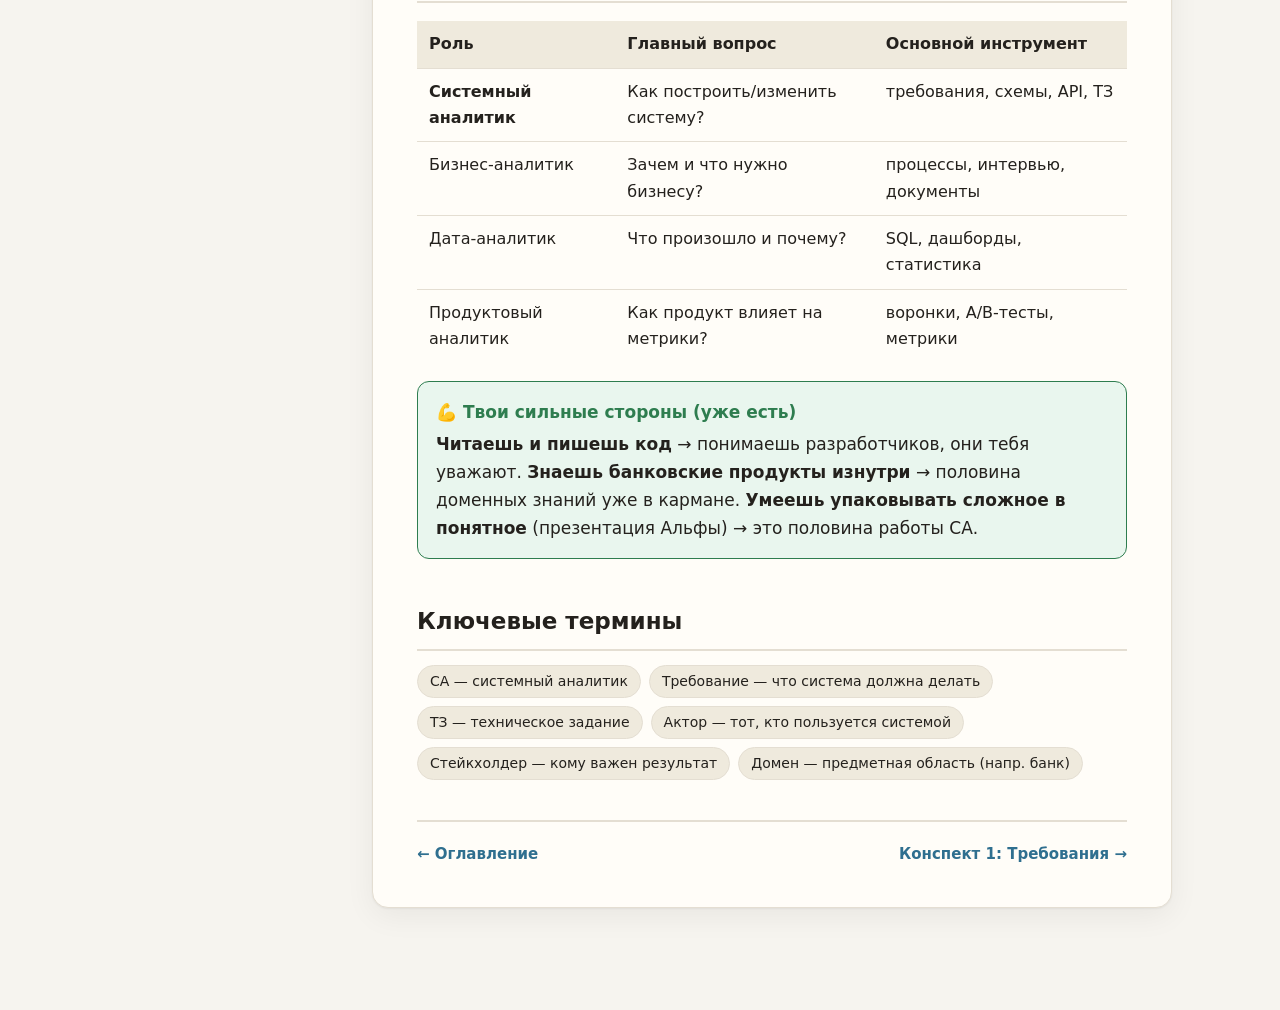
==== commit d05fa52f: "Конспект 4: SQL основы (SELECT/WHERE/ORDER BY/JOIN/LEFT JOIN/NULL)" ====
--- a/00-professiya-sistemnyy-analitik.html
+++ b/00-professiya-sistemnyy-analitik.html
@@ -21,7 +21,8 @@
     <a href="01-trebovaniya.html">1 · Требования</a>
     <a href="02-kriterii-priemki.html">2 · Критерии приёмки</a>
     <a href="03-bpmn-uml.html">3 · BPMN и UML</a>
-    <span class="nav-todo">4 · SQL и базы данных</span>
+    <a href="04-sql-osnovy.html">4 · SQL: основы</a>
+    <span class="nav-todo">5 · Агрегаты (SUM, GROUP BY)</span>
     <div class="side-foot">Живой конспект — обновляется по мере обучения.</div>
   </aside>
   <main class="content">
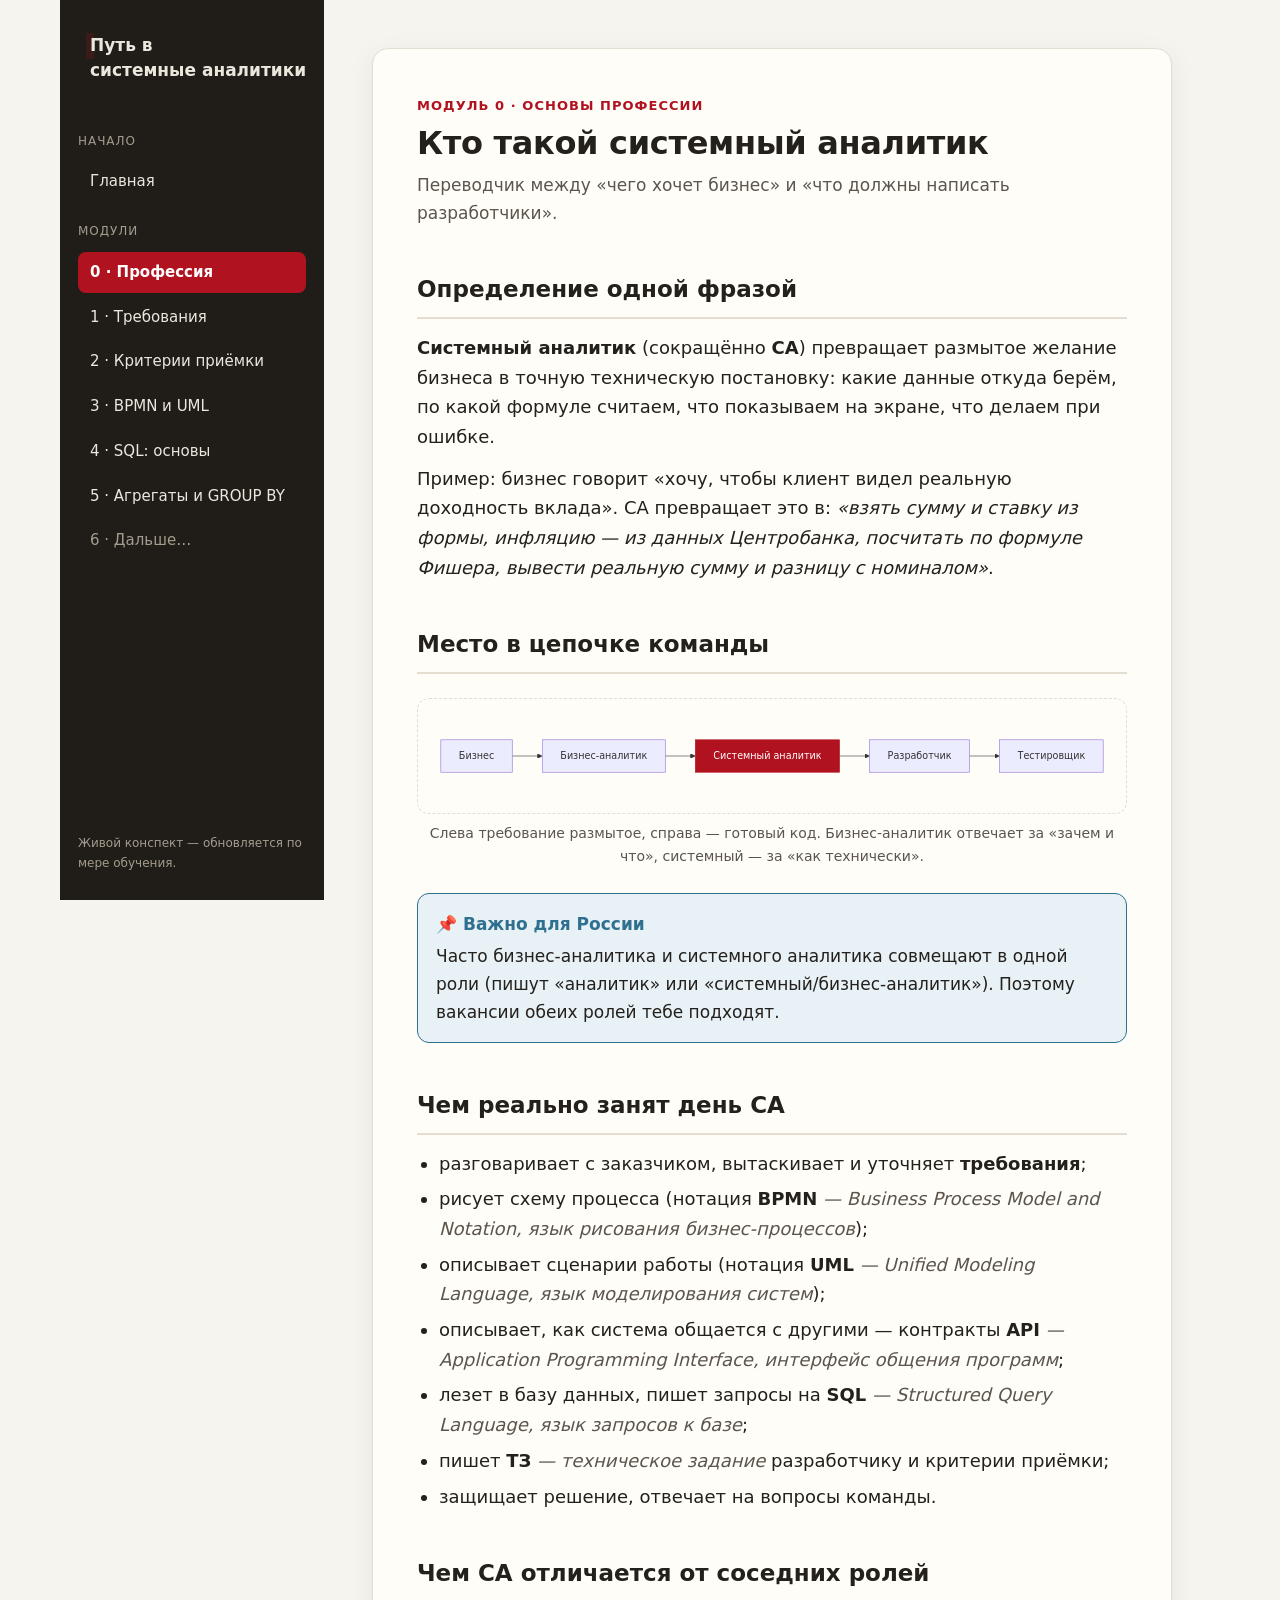
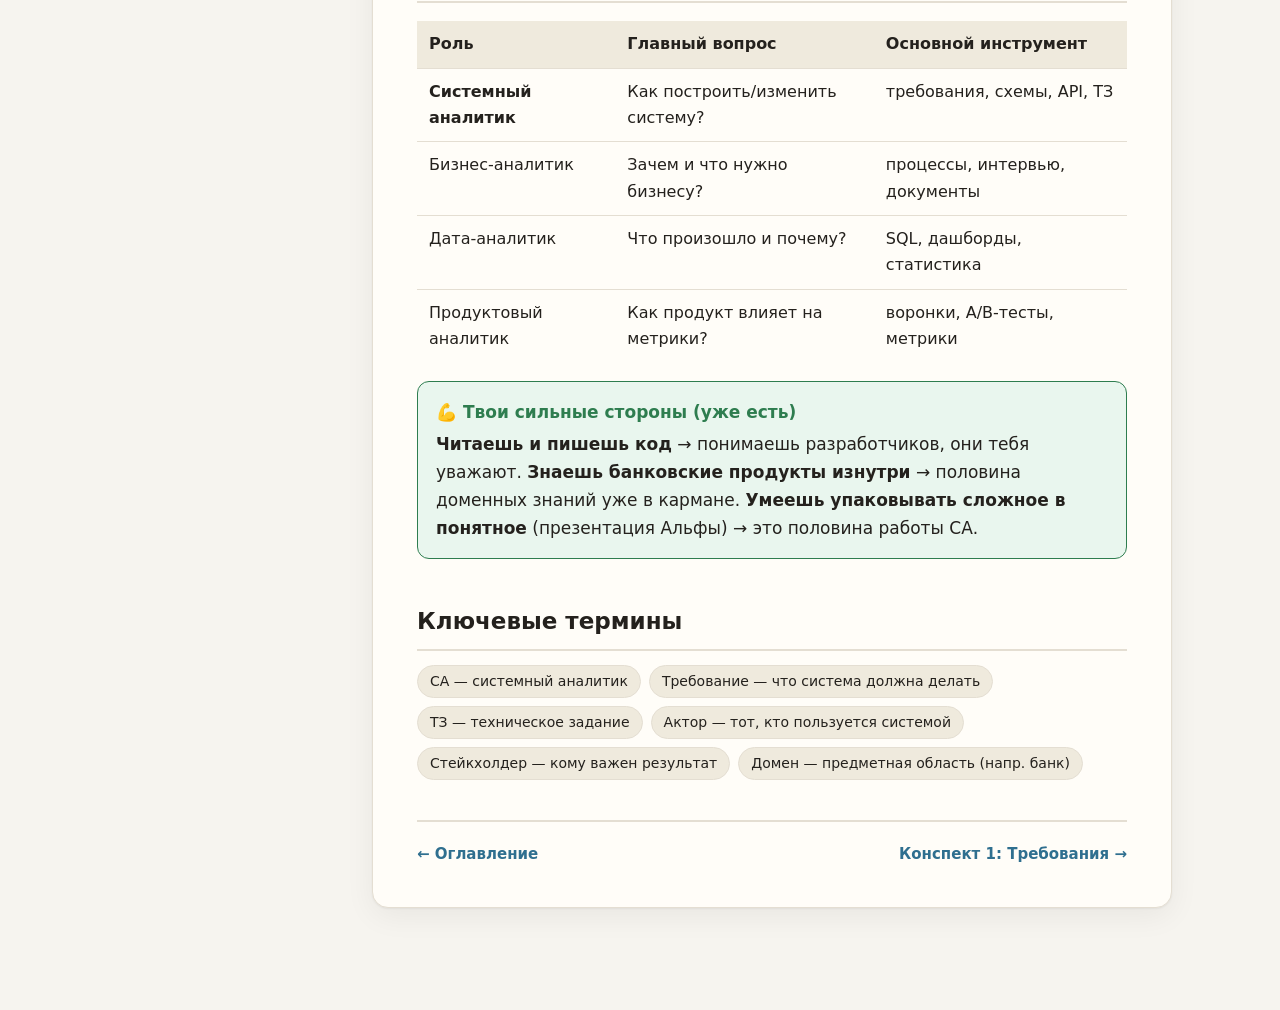
==== commit 9f770544: "Конспект 5: агрегаты и GROUP BY; конспект 4 переписан под медленный разбор - Новый конспект 5: COUNT" ====
--- a/00-professiya-sistemnyy-analitik.html
+++ b/00-professiya-sistemnyy-analitik.html
@@ -22,7 +22,8 @@
     <a href="02-kriterii-priemki.html">2 · Критерии приёмки</a>
     <a href="03-bpmn-uml.html">3 · BPMN и UML</a>
     <a href="04-sql-osnovy.html">4 · SQL: основы</a>
-    <span class="nav-todo">5 · Агрегаты (SUM, GROUP BY)</span>
+    <a href="05-agregaty.html">5 · Агрегаты и GROUP BY</a>
+    <span class="nav-todo">6 · Дальше…</span>
     <div class="side-foot">Живой конспект — обновляется по мере обучения.</div>
   </aside>
   <main class="content">
